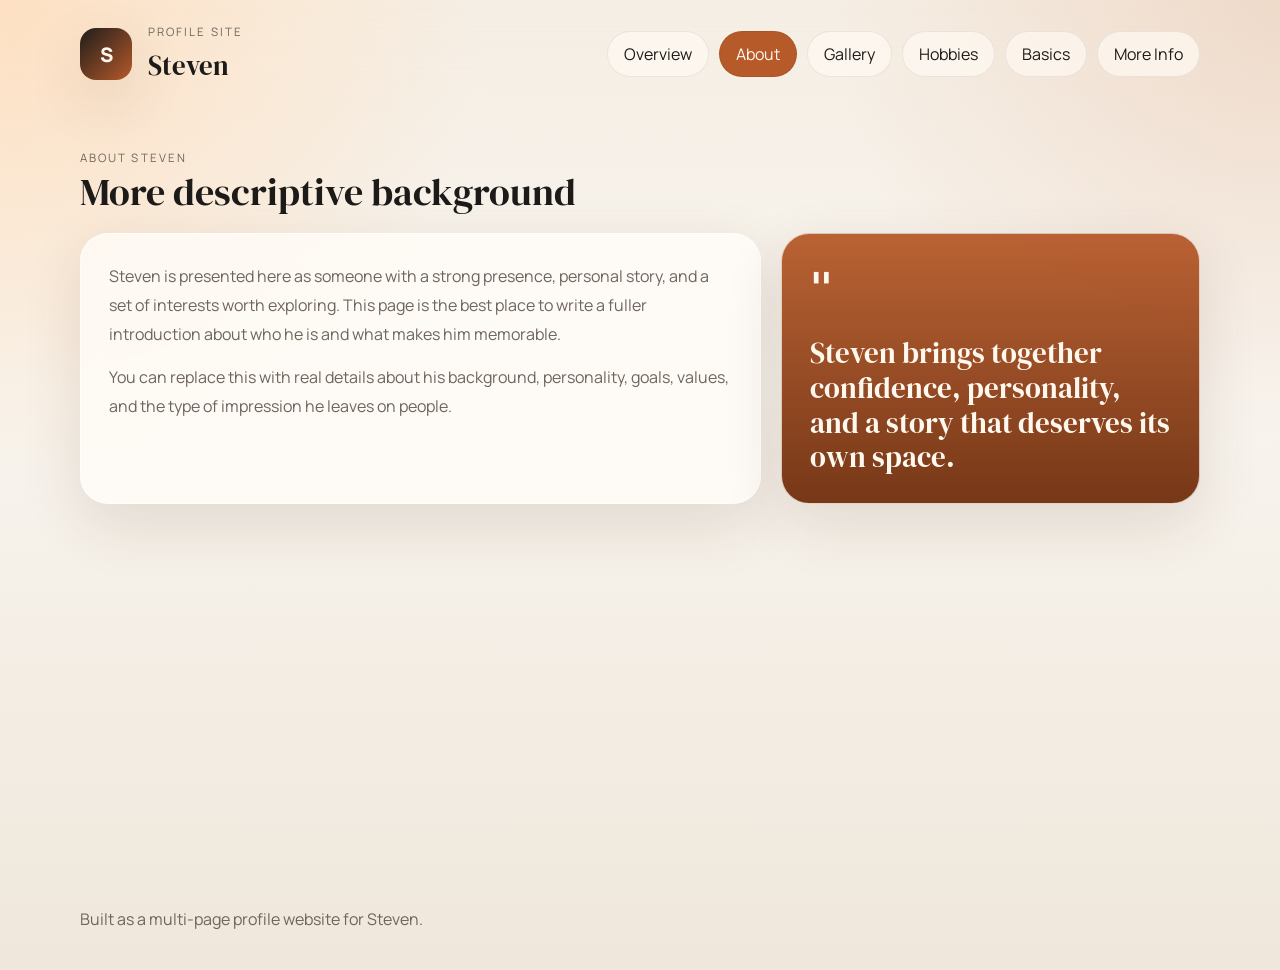
==== about.html @ f6451cac "Changed Fundamentals of the Website" ====
<!DOCTYPE html>
<html lang="en">
<head>
  <meta charset="UTF-8">
  <meta name="viewport" content="width=device-width, initial-scale=1.0">
  <title>Steven | About</title>
  <link rel="preconnect" href="https://fonts.googleapis.com">
  <link rel="preconnect" href="https://fonts.gstatic.com" crossorigin>
  <link href="https://fonts.googleapis.com/css2?family=DM+Serif+Display:ital@0;1&family=Manrope:wght@400;500;700;800&display=swap" rel="stylesheet">
  <link rel="stylesheet" href="styles.css">
</head>
<body data-page="about">
  <header class="site-header">
    <div class="brand">
      <span class="brand-mark">S</span>
      <div>
        <p class="eyebrow">Profile Site</p>
        <h1>Steven</h1>
      </div>
    </div>

    <nav class="main-nav" aria-label="Primary">
      <a href="index.html" data-nav="overview">Overview</a>
      <a href="about.html" data-nav="about">About</a>
      <a href="gallery.html" data-nav="gallery">Gallery</a>
      <a href="hobbies.html" data-nav="hobbies">Hobbies</a>
      <a href="basics.html" data-nav="basics">Basics</a>
      <a href="more-info.html" data-nav="more-info">More Info</a>
    </nav>
  </header>

  <main class="page-shell">
    <section class="content-section page-top">
      <div class="section-heading">
        <p class="eyebrow">About Steven</p>
        <h2>More descriptive background</h2>
      </div>
      <div class="about-grid">
        <article class="info-panel">
          <p>
            Steven is presented here as someone with a strong presence, personal story, and a set
            of interests worth exploring. This page is the best place to write a fuller introduction
            about who he is and what makes him memorable.
          </p>
          <p>
            You can replace this with real details about his background, personality, goals, values,
            and the type of impression he leaves on people.
          </p>
        </article>
        <article class="quote-panel">
          <p class="quote-mark">"</p>
          <p class="quote-text">
            Steven brings together confidence, personality, and a story that deserves its own space.
          </p>
        </article>
      </div>
    </section>
  </main>

  <footer class="site-footer">
    <p>Built as a multi-page profile website for Steven.</p>
  </footer>

  <script src="script.js"></script>
</body>
</html>
---- styles.css ----
:root {
  --bg: #f7f1e8;
  --paper: rgba(255, 252, 247, 0.82);
  --card: #fffaf2;
  --text: #1d1b19;
  --muted: #6e655d;
  --line: rgba(29, 27, 25, 0.12);
  --accent: #b65a2a;
  --accent-dark: #8e421a;
  --accent-soft: #f1c9a8;
  --shadow: 0 20px 60px rgba(74, 42, 19, 0.12);
  --radius-lg: 28px;
  --radius-md: 20px;
  --radius-sm: 14px;
}

* {
  box-sizing: border-box;
}

html {
  scroll-behavior: smooth;
}

body {
  margin: 0;
  font-family: "Manrope", sans-serif;
  color: var(--text);
  background:
    radial-gradient(circle at top left, rgba(255, 223, 191, 0.9), transparent 30%),
    radial-gradient(circle at top right, rgba(211, 127, 81, 0.18), transparent 28%),
    linear-gradient(180deg, #f5eee4 0%, #f8f4ee 40%, #efe7db 100%);
  min-height: 100vh;
}

body::before {
  content: "";
  position: fixed;
  inset: 0;
  pointer-events: none;
  background-image:
    linear-gradient(rgba(255, 255, 255, 0.12) 1px, transparent 1px),
    linear-gradient(90deg, rgba(255, 255, 255, 0.12) 1px, transparent 1px);
  background-size: 34px 34px;
  mask-image: linear-gradient(180deg, rgba(0, 0, 0, 0.45), transparent 85%);
}

.site-header,
main,
.site-footer {
  width: min(1120px, calc(100% - 32px));
  margin: 0 auto;
}

.site-header {
  display: flex;
  align-items: center;
  justify-content: space-between;
  gap: 24px;
  padding: 24px 0 10px;
  position: sticky;
  top: 0;
  z-index: 10;
  backdrop-filter: blur(18px);
}

.brand {
  display: flex;
  align-items: center;
  gap: 16px;
}

.brand-mark {
  width: 52px;
  height: 52px;
  display: grid;
  place-items: center;
  border-radius: 16px;
  background: linear-gradient(135deg, #1f1d1b, #b65a2a);
  color: #fff8ef;
  font-weight: 800;
  font-size: 1.25rem;
  box-shadow: var(--shadow);
}

.brand h1,
.hero h2,
.section-heading h2,
.quote-text,
.detail-card h3,
.stat-value {
  font-family: "DM Serif Display", serif;
  font-weight: 400;
}

.brand h1,
.eyebrow,
.section-heading h2,
.hero h2,
.hero-text,
.quote-text,
.main-nav a,
.detail-card p,
.stat-label,
.site-footer p,
.snapshot-list li span,
.snapshot-list li strong,
.gallery-card figcaption {
  margin: 0;
}

.brand h1 {
  font-size: 1.7rem;
}

.eyebrow {
  text-transform: uppercase;
  letter-spacing: 0.18em;
  font-size: 0.72rem;
  color: var(--muted);
  margin-bottom: 8px;
}

.main-nav {
  display: flex;
  flex-wrap: wrap;
  justify-content: flex-end;
  gap: 10px;
}

.main-nav a {
  text-decoration: none;
  color: var(--text);
  padding: 11px 16px;
  border-radius: 999px;
  background: rgba(255, 250, 242, 0.7);
  border: 1px solid rgba(29, 27, 25, 0.08);
  transition: transform 0.2s ease, background 0.2s ease, color 0.2s ease;
}

.main-nav a:hover,
.main-nav a:focus-visible {
  background: var(--accent);
  color: #fffaf2;
  transform: translateY(-1px);
}

.main-nav a.is-active {
  background: var(--accent);
  color: #fffaf2;
}

main {
  padding: 28px 0 56px;
}

.hero,
.content-section,
.site-footer {
  position: relative;
}

.hero {
  display: grid;
  grid-template-columns: 1.5fr 0.9fr;
  gap: 24px;
  align-items: stretch;
  padding-top: 28px;
}

.hero-copy,
.hero-card,
.info-panel,
.quote-panel,
.detail-card,
.stat-card,
.gallery-card {
  background: var(--paper);
  border: 1px solid rgba(255, 255, 255, 0.7);
  box-shadow: var(--shadow);
  backdrop-filter: blur(12px);
}

.hero-copy {
  padding: 42px;
  border-radius: 36px;
}

.hero h2 {
  font-size: clamp(2.8rem, 6vw, 5rem);
  line-height: 0.95;
  max-width: 8ch;
  margin: 0 0 18px;
}

.hero-text {
  max-width: 58ch;
  color: var(--muted);
  font-size: 1.05rem;
  line-height: 1.75;
}

.hero-actions {
  display: flex;
  flex-wrap: wrap;
  gap: 14px;
  margin-top: 28px;
}

.button {
  display: inline-flex;
  align-items: center;
  justify-content: center;
  min-width: 150px;
  padding: 14px 22px;
  border-radius: 999px;
  text-decoration: none;
  font-weight: 700;
  transition: transform 0.2s ease, background 0.2s ease;
}

.button:hover,
.button:focus-visible {
  transform: translateY(-2px);
}

.button-primary {
  background: var(--accent);
  color: #fffaf2;
}

.button-primary:hover,
.button-primary:focus-visible {
  background: var(--accent-dark);
}

.button-secondary {
  background: rgba(255, 255, 255, 0.6);
  color: var(--text);
  border: 1px solid var(--line);
}

.hero-card {
  border-radius: 32px;
  padding: 28px;
  align-self: end;
}

.snapshot-list {
  list-style: none;
  padding: 0;
  margin: 20px 0 0;
  display: grid;
  gap: 18px;
}

.snapshot-list li {
  padding-bottom: 18px;
  border-bottom: 1px solid var(--line);
}

.snapshot-list li:last-child {
  padding-bottom: 0;
  border-bottom: 0;
}

.snapshot-list li span {
  display: block;
  color: var(--muted);
  font-size: 0.86rem;
  margin-bottom: 7px;
}

.snapshot-list li strong {
  font-size: 1.05rem;
}

.content-section {
  padding-top: 92px;
}

.page-shell .content-section,
.page-intro {
  padding-top: 28px;
}

.page-top {
  min-height: calc(100vh - 180px);
}

.section-heading {
  margin-bottom: 22px;
}

.section-heading h2 {
  font-size: clamp(2rem, 3vw, 3.2rem);
  line-height: 1;
}

.about-grid {
  display: grid;
  grid-template-columns: 1.3fr 0.8fr;
  gap: 20px;
}

.info-panel,
.quote-panel,
.contact-section .info-panel {
  border-radius: var(--radius-lg);
  padding: 28px;
}

.info-panel p {
  margin: 0 0 14px;
  line-height: 1.8;
  color: var(--muted);
}

.info-panel p:last-child {
  margin-bottom: 0;
}

.quote-panel {
  display: flex;
  flex-direction: column;
  justify-content: center;
  background: linear-gradient(180deg, rgba(182, 90, 42, 0.95), rgba(111, 45, 12, 0.95));
  color: #fff8ef;
}

.quote-mark {
  font-size: 4rem;
  line-height: 1;
  margin: 0 0 10px;
}

.quote-text {
  font-size: 1.8rem;
  line-height: 1.2;
}

.gallery-grid,
.hobby-grid,
.stats-grid {
  display: grid;
  gap: 18px;
}

.gallery-grid {
  grid-template-columns: repeat(4, 1fr);
}

.gallery-card {
  overflow: hidden;
  border-radius: 24px;
}

.gallery-placeholder {
  min-height: 260px;
  display: grid;
  place-items: center;
  font-family: "DM Serif Display", serif;
  font-size: 1.7rem;
  color: #fff8ef;
  letter-spacing: 0.03em;
}

.accent-one .gallery-placeholder {
  background: linear-gradient(135deg, #cb7c4c, #8d3f1f);
}

.accent-two .gallery-placeholder {
  background: linear-gradient(135deg, #7d6b54, #30261d);
}

.accent-three .gallery-placeholder {
  background: linear-gradient(135deg, #d89a67, #ac5f21);
}

.accent-four .gallery-placeholder {
  background: linear-gradient(135deg, #934c37, #512014);
}

.gallery-card figcaption {
  padding: 16px 18px 18px;
  color: var(--muted);
}

.hobby-grid {
  grid-template-columns: repeat(3, 1fr);
}

.detail-card,
.stat-card {
  border-radius: var(--radius-md);
  padding: 24px;
}

.detail-card h3 {
  font-size: 1.65rem;
  margin: 0 0 10px;
}

.detail-card p {
  color: var(--muted);
  line-height: 1.75;
}

.stats-grid {
  grid-template-columns: repeat(3, 1fr);
}

.stat-card {
  min-height: 164px;
  display: flex;
  flex-direction: column;
  justify-content: space-between;
}

.stat-label {
  color: var(--muted);
  text-transform: uppercase;
  letter-spacing: 0.18em;
  font-size: 0.72rem;
}

.stat-value {
  font-size: 2rem;
  line-height: 1.05;
}

.contact-section .info-panel {
  display: flex;
  flex-wrap: wrap;
  justify-content: space-between;
  align-items: center;
  gap: 18px;
}

.site-footer {
  padding: 10px 0 40px;
  color: var(--muted);
}

.reveal {
  opacity: 0;
  transform: translateY(26px);
  transition: opacity 0.65s ease, transform 0.65s ease;
}

.reveal.is-visible {
  opacity: 1;
  transform: translateY(0);
}

@media (max-width: 980px) {
  .site-header,
  .hero,
  .about-grid,
  .gallery-grid,
  .hobby-grid,
  .stats-grid,
  .contact-section .info-panel {
    grid-template-columns: 1fr;
  }

  .site-header {
    position: static;
    padding-top: 18px;
  }

  .site-header,
  .contact-section .info-panel {
    display: grid;
  }

  .main-nav {
    justify-content: flex-start;
  }

  .hero-copy {
    padding: 30px;
  }
}

@media (max-width: 720px) {
  .site-header,
  main,
  .site-footer {
    width: min(100% - 20px, 1120px);
  }

  .hero h2 {
    font-size: 2.6rem;
  }

  .gallery-placeholder {
    min-height: 220px;
  }

  .detail-card h3,
  .stat-value,
  .quote-text {
    font-size: 1.5rem;
  }
}
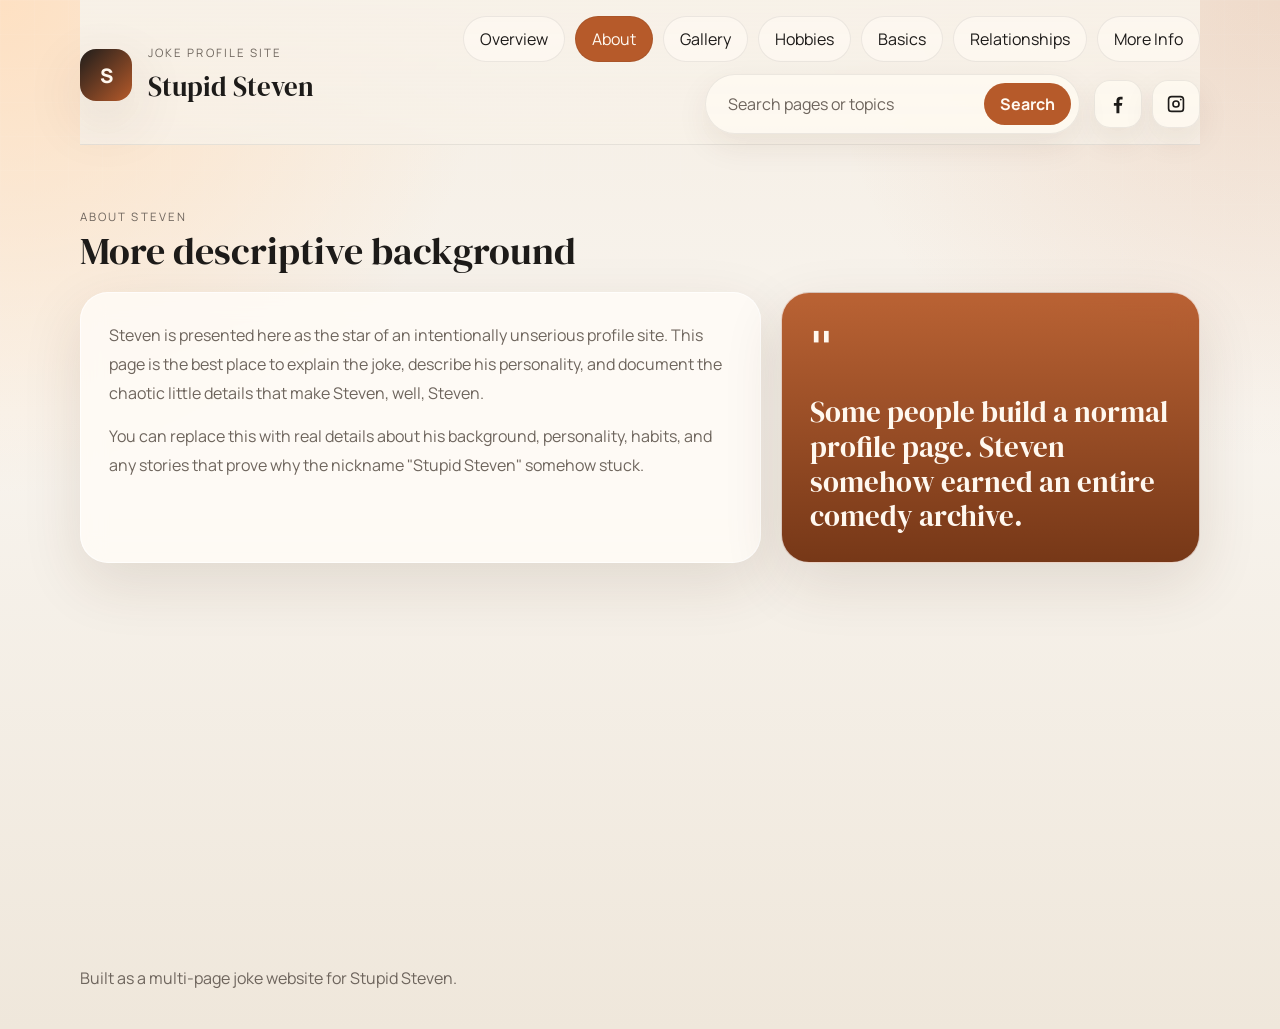
==== commit 8414b52b: "Updated search bar and header" ====
--- a/about.html
+++ b/about.html
@@ -3,7 +3,7 @@
 <head>
   <meta charset="UTF-8">
   <meta name="viewport" content="width=device-width, initial-scale=1.0">
-  <title>Steven | About</title>
+  <title>Stupid Steven | About</title>
   <link rel="preconnect" href="https://fonts.googleapis.com">
   <link rel="preconnect" href="https://fonts.gstatic.com" crossorigin>
   <link href="https://fonts.googleapis.com/css2?family=DM+Serif+Display:ital@0;1&family=Manrope:wght@400;500;700;800&display=swap" rel="stylesheet">
@@ -14,43 +14,68 @@
     <div class="brand">
       <span class="brand-mark">S</span>
       <div>
-        <p class="eyebrow">Profile Site</p>
-        <h1>Steven</h1>
+        <p class="eyebrow">Joke Profile Site</p>
+        <h1>Stupid Steven</h1>
       </div>
     </div>
 
-    <nav class="main-nav" aria-label="Primary">
-      <a href="index.html" data-nav="overview">Overview</a>
-      <a href="about.html" data-nav="about">About</a>
-      <a href="gallery.html" data-nav="gallery">Gallery</a>
-      <a href="hobbies.html" data-nav="hobbies">Hobbies</a>
-      <a href="basics.html" data-nav="basics">Basics</a>
-      <a href="more-info.html" data-nav="more-info">More Info</a>
-    </nav>
+    <div class="header-tools">
+      <nav class="main-nav" aria-label="Primary">
+        <a href="index.html" data-nav="overview">Overview</a>
+        <a href="about.html" data-nav="about">About</a>
+        <a href="gallery.html" data-nav="gallery">Gallery</a>
+        <a href="hobbies.html" data-nav="hobbies">Hobbies</a>
+        <a href="basics.html" data-nav="basics">Basics</a>
+        <a href="relationships.html" data-nav="relationships">Relationships</a>
+        <a href="more-info.html" data-nav="more-info">More Info</a>
+      </nav>
+
+      <div class="utility-row">
+        <form class="site-search" data-search-form>
+          <label class="sr-only" for="site-search-about">Search the site</label>
+          <input id="site-search-about" name="query" type="search" placeholder="Search pages or topics">
+          <button type="submit">Search</button>
+          <div class="search-dropdown" data-search-dropdown hidden></div>
+        </form>
+
+        <div class="social-links" aria-label="Social media links">
+          <a class="social-link" href="https://facebook.com/your-profile-here" target="_blank" rel="noreferrer" aria-label="Steven on Facebook">
+            <svg viewBox="0 0 24 24" aria-hidden="true">
+              <path d="M13.5 22v-8h2.7l.5-3.2h-3.2V8.7c0-.9.3-1.6 1.7-1.6H17V4.2c-.3 0-1.3-.2-2.5-.2-2.5 0-4.2 1.5-4.2 4.4v2.4H7.5V14h2.8v8h3.2Z"/>
+            </svg>
+          </a>
+          <a class="social-link" href="https://instagram.com/your-profile-here" target="_blank" rel="noreferrer" aria-label="Steven on Instagram">
+            <svg viewBox="0 0 24 24" aria-hidden="true">
+              <path d="M7.2 3h9.6A4.2 4.2 0 0 1 21 7.2v9.6a4.2 4.2 0 0 1-4.2 4.2H7.2A4.2 4.2 0 0 1 3 16.8V7.2A4.2 4.2 0 0 1 7.2 3Zm0 1.8A2.4 2.4 0 0 0 4.8 7.2v9.6a2.4 2.4 0 0 0 2.4 2.4h9.6a2.4 2.4 0 0 0 2.4-2.4V7.2a2.4 2.4 0 0 0-2.4-2.4H7.2Zm10.05 1.35a1.05 1.05 0 1 1 0 2.1 1.05 1.05 0 0 1 0-2.1ZM12 7.8A4.2 4.2 0 1 1 7.8 12 4.2 4.2 0 0 1 12 7.8Zm0 1.8A2.4 2.4 0 1 0 14.4 12 2.4 2.4 0 0 0 12 9.6Z"/>
+            </svg>
+          </a>
+        </div>
+      </div>
+    </div>
   </header>
 
   <main class="page-shell">
-    <section class="content-section page-top">
+    <section class="content-section page-top" id="about-story">
       <div class="section-heading">
         <p class="eyebrow">About Steven</p>
         <h2>More descriptive background</h2>
       </div>
       <div class="about-grid">
-        <article class="info-panel">
+        <article class="info-panel" id="about-description">
           <p>
-            Steven is presented here as someone with a strong presence, personal story, and a set
-            of interests worth exploring. This page is the best place to write a fuller introduction
-            about who he is and what makes him memorable.
+            Steven is presented here as the star of an intentionally unserious profile site. This page
+            is the best place to explain the joke, describe his personality, and document the chaotic
+            little details that make Steven, well, Steven.
           </p>
           <p>
-            You can replace this with real details about his background, personality, goals, values,
-            and the type of impression he leaves on people.
+            You can replace this with real details about his background, personality, habits, and any
+            stories that prove why the nickname "Stupid Steven" somehow stuck.
           </p>
         </article>
-        <article class="quote-panel">
+        <article class="quote-panel" id="about-quote">
           <p class="quote-mark">"</p>
           <p class="quote-text">
-            Steven brings together confidence, personality, and a story that deserves its own space.
+            Some people build a normal profile page. Steven somehow earned an entire comedy archive.
           </p>
         </article>
       </div>
@@ -58,7 +83,7 @@
   </main>
 
   <footer class="site-footer">
-    <p>Built as a multi-page profile website for Steven.</p>
+    <p>Built as a multi-page joke website for Stupid Steven.</p>
   </footer>
 
   <script src="script.js"></script>
--- a/styles.css
+++ b/styles.css
@@ -22,6 +22,10 @@
   scroll-behavior: smooth;
 }
 
+[id] {
+  scroll-margin-top: 170px;
+}
+
 body {
   margin: 0;
   font-family: "Manrope", sans-serif;
@@ -57,11 +61,20 @@
   align-items: center;
   justify-content: space-between;
   gap: 24px;
-  padding: 24px 0 10px;
+  padding: 16px 0 10px;
   position: sticky;
   top: 0;
-  z-index: 10;
+  z-index: 40;
   backdrop-filter: blur(18px);
+  background: linear-gradient(180deg, rgba(247, 241, 232, 0.96), rgba(247, 241, 232, 0.82));
+  border-bottom: 1px solid rgba(29, 27, 25, 0.08);
+}
+
+.header-tools {
+  display: flex;
+  flex-direction: column;
+  align-items: flex-end;
+  gap: 12px;
 }
 
 .brand {
@@ -150,8 +163,102 @@
   color: #fffaf2;
 }
 
+.utility-row {
+  display: flex;
+  align-items: center;
+  justify-content: flex-end;
+  gap: 14px;
+  width: 100%;
+}
+
+.site-search {
+  position: relative;
+  display: flex;
+  align-items: center;
+  gap: 10px;
+  padding: 8px;
+  border-radius: 999px;
+  background: rgba(255, 250, 242, 0.8);
+  border: 1px solid rgba(29, 27, 25, 0.08);
+  box-shadow: 0 12px 32px rgba(74, 42, 19, 0.08);
+}
+
+.site-search input {
+  width: min(260px, 42vw);
+  padding: 10px 14px;
+  border: 0;
+  outline: none;
+  background: transparent;
+  color: var(--text);
+  font: inherit;
+}
+
+.site-search input::placeholder {
+  color: var(--muted);
+}
+
+.site-search button {
+  border: 0;
+  border-radius: 999px;
+  background: var(--accent);
+  color: #fffaf2;
+  font: inherit;
+  font-weight: 700;
+  padding: 10px 16px;
+  cursor: pointer;
+}
+
+.site-search button:hover,
+.site-search button:focus-visible {
+  background: var(--accent-dark);
+}
+
+.social-links {
+  display: flex;
+  align-items: center;
+  gap: 10px;
+}
+
+.social-link {
+  width: 48px;
+  height: 48px;
+  display: grid;
+  place-items: center;
+  border-radius: 16px;
+  background: rgba(255, 250, 242, 0.8);
+  border: 1px solid rgba(29, 27, 25, 0.08);
+  box-shadow: 0 12px 32px rgba(74, 42, 19, 0.08);
+  color: var(--text);
+  transition: transform 0.2s ease, background 0.2s ease, color 0.2s ease;
+}
+
+.social-link svg {
+  width: 22px;
+  height: 22px;
+  fill: currentColor;
+}
+
+.social-link:hover,
+.social-link:focus-visible {
+  transform: translateY(-2px);
+  background: var(--accent);
+  color: #fffaf2;
+}
+
+.sr-only {
+  position: absolute;
+  width: 1px;
+  height: 1px;
+  padding: 0;
+  margin: -1px;
+  overflow: hidden;
+  clip: rect(0, 0, 0, 0);
+  white-space: nowrap;
+  border: 0;
+}
+
 main {
-  padding: 28px 0 56px;
+  padding: 36px 0 56px;
 }
 
 .hero,
@@ -410,6 +517,118 @@
   grid-template-columns: repeat(3, 1fr);
 }
 
+.relationships-grid {
+  margin-top: 18px;
+}
+
+.search-dropdown {
+  position: absolute;
+  top: calc(100% + 10px);
+  left: 0;
+  right: 0;
+  background: rgba(255, 252, 247, 0.98);
+  border: 1px solid rgba(29, 27, 25, 0.1);
+  border-radius: 24px;
+  box-shadow: 0 24px 60px rgba(74, 42, 19, 0.18);
+  overflow: hidden;
+  z-index: 30;
+}
+
+.search-dropdown[hidden] {
+  display: none;
+}
+
+.search-dropdown-item,
+.search-dropdown-empty {
+  display: block;
+  width: 100%;
+  padding: 14px 16px;
+}
+
+.search-dropdown-item {
+  border: 0;
+  background: transparent;
+  text-align: left;
+  cursor: pointer;
+  color: var(--text);
+  font: inherit;
+}
+
+.search-dropdown-item:hover,
+.search-dropdown-item:focus-visible,
+.search-dropdown-item.is-selected {
+  background: rgba(182, 90, 42, 0.1);
+  outline: none;
+}
+
+.search-result-title {
+  display: block;
+  font-weight: 800;
+  margin-bottom: 4px;
+}
+
+.search-result-meta,
+.search-result-snippet {
+  display: block;
+  color: var(--muted);
+  font-size: 0.92rem;
+}
+
+.search-result-snippet {
+  margin-top: 4px;
+  line-height: 1.55;
+}
+
+.search-highlight {
+  font-weight: 800;
+  color: var(--accent-dark);
+}
+
+.search-results-section {
+  min-height: calc(100vh - 200px);
+}
+
+.search-results-list {
+  display: grid;
+  gap: 16px;
+}
+
+.search-results-card,
+.search-results-empty {
+  background: var(--paper);
+  border: 1px solid rgba(255, 255, 255, 0.7);
+  box-shadow: var(--shadow);
+  backdrop-filter: blur(12px);
+  border-radius: var(--radius-lg);
+  padding: 24px 28px;
+}
+
+.search-results-card {
+  text-decoration: none;
+  color: inherit;
+}
+
+.search-results-card:hover,
+.search-results-card:focus-visible {
+  outline: none;
+  transform: translateY(-2px);
+}
+
+.search-results-card h3,
+.search-results-empty h3 {
+  font-family: "DM Serif Display", serif;
+  font-size: 1.7rem;
+  font-weight: 400;
+  margin: 0 0 8px;
+}
+
+.search-results-card p,
+.search-results-empty p {
+  margin: 0;
+  color: var(--muted);
+  line-height: 1.7;
+}
+
 .stat-card {
   min-height: 164px;
   display: flex;
@@ -478,6 +697,27 @@
     justify-content: flex-start;
   }
 
+  .header-tools {
+    align-items: stretch;
+  }
+
+  .utility-row {
+    flex-direction: column;
+    align-items: stretch;
+  }
+
+  .site-search input {
+    width: 100%;
+  }
+
+  .site-search {
+    width: 100%;
+  }
+
+  .social-links {
+    justify-content: flex-start;
+  }
+
   .hero-copy {
     padding: 30px;
   }
